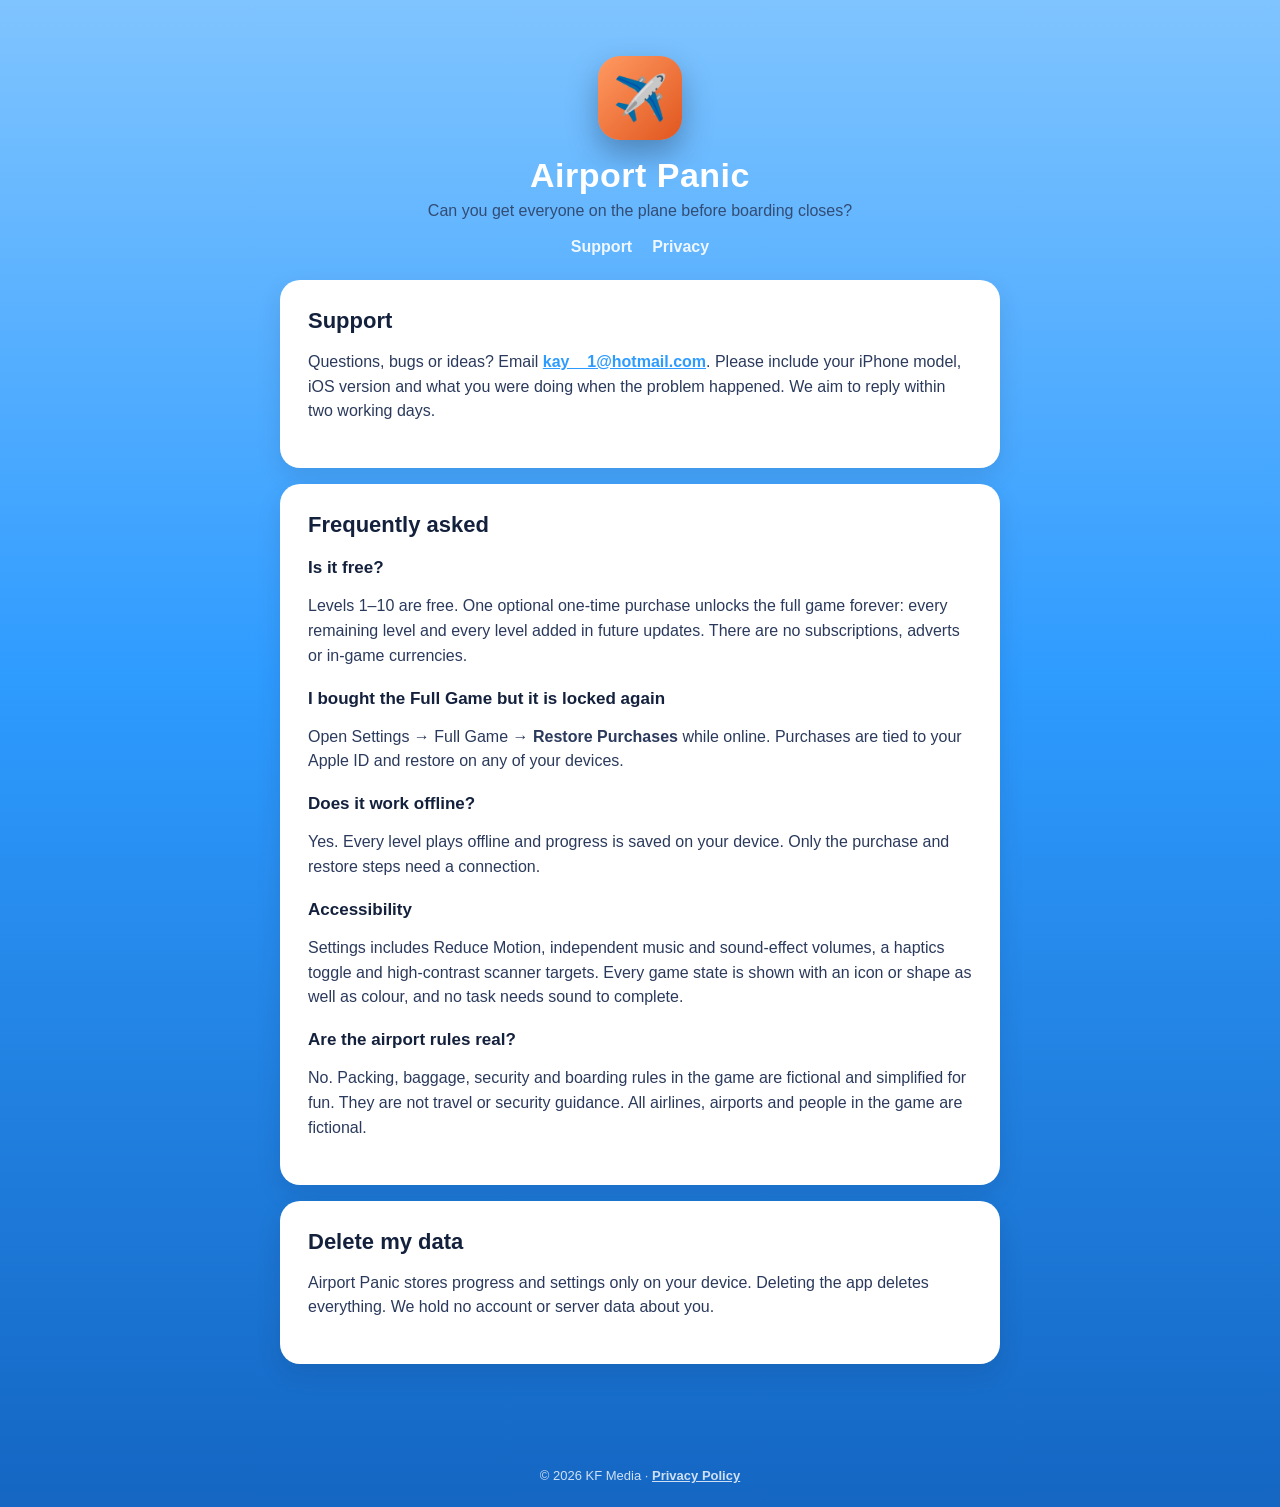
==== index.html @ cc9ed47e "Airport Panic support + privacy pages" ====
<!doctype html><html lang="en"><head><meta charset="utf-8"><meta name="viewport" content="width=device-width,initial-scale=1"><title>Airport Panic — Support</title><link rel="stylesheet" href="style.css"></head><body>
<header><div class="tile">✈️</div><h1>Airport Panic</h1><p>Can you get everyone on the plane before boarding closes?</p><nav style="margin-top:14px"><a href="index.html">Support</a><a href="privacy.html">Privacy</a></nav></header>
<main>
<div class="card"><h2>Support</h2><p>Questions, bugs or ideas? Email <a href="mailto:kay__1@hotmail.com?subject=Airport%20Panic%20support">kay__1@hotmail.com</a>. Please include your iPhone model, iOS version and what you were doing when the problem happened. We aim to reply within two working days.</p></div>
<div class="card"><h2>Frequently asked</h2>
<h3>Is it free?</h3><p>Levels 1–10 are free. One optional one-time purchase unlocks the full game forever: every remaining level and every level added in future updates. There are no subscriptions, adverts or in-game currencies.</p>
<h3>I bought the Full Game but it is locked again</h3><p>Open Settings → Full Game → <strong>Restore Purchases</strong> while online. Purchases are tied to your Apple ID and restore on any of your devices.</p>
<h3>Does it work offline?</h3><p>Yes. Every level plays offline and progress is saved on your device. Only the purchase and restore steps need a connection.</p>
<h3>Accessibility</h3><p>Settings includes Reduce Motion, independent music and sound-effect volumes, a haptics toggle and high-contrast scanner targets. Every game state is shown with an icon or shape as well as colour, and no task needs sound to complete.</p>
<h3>Are the airport rules real?</h3><p>No. Packing, baggage, security and boarding rules in the game are fictional and simplified for fun. They are not travel or security guidance. All airlines, airports and people in the game are fictional.</p>
</div>
<div class="card"><h2>Delete my data</h2><p>Airport Panic stores progress and settings only on your device. Deleting the app deletes everything. We hold no account or server data about you.</p></div>
</main><footer>© 2026 KF Media · <a href="privacy.html" style="color:#fff">Privacy Policy</a></footer></body></html>
---- style.css ----
:root{--navy:#14213D;--slate:#66708A;--sky:#2E9BFF;--sunset:#FF7A3D;--cloud:#F4F6FB}
*{box-sizing:border-box}body{margin:0;font-family:-apple-system,"Nunito",Segoe UI,Roboto,sans-serif;color:var(--navy);background:linear-gradient(180deg,#7FC4FF 0%,#2E9BFF 45%,#1466C2 100%);min-height:100vh}
header{padding:56px 20px 24px;text-align:center;color:#fff}header .tile{width:84px;height:84px;border-radius:22px;background:linear-gradient(135deg,#FF9A62,#E0561E);display:inline-flex;align-items:center;justify-content:center;font-size:44px;box-shadow:0 14px 30px rgba(20,33,61,.35)}
h1{margin:16px 0 4px;font-size:34px;letter-spacing:.5px}header p{margin:0;opacity:.85}
main{max-width:760px;margin:0 auto;padding:0 20px 64px}
.card{background:#fff;border-radius:20px;padding:28px;margin-bottom:16px;box-shadow:0 10px 24px rgba(20,33,61,.12)}
h2{margin:0 0 10px;font-size:22px}h3{margin:20px 0 6px;font-size:17px}p,li{line-height:1.55;color:#2B3A5C}a{color:var(--sky);font-weight:700}
.muted{color:var(--slate);font-size:14px}nav a{color:#fff;margin:0 10px;text-decoration:none;font-weight:700;opacity:.9}footer{text-align:center;color:#fff;opacity:.8;padding:24px;font-size:13px}
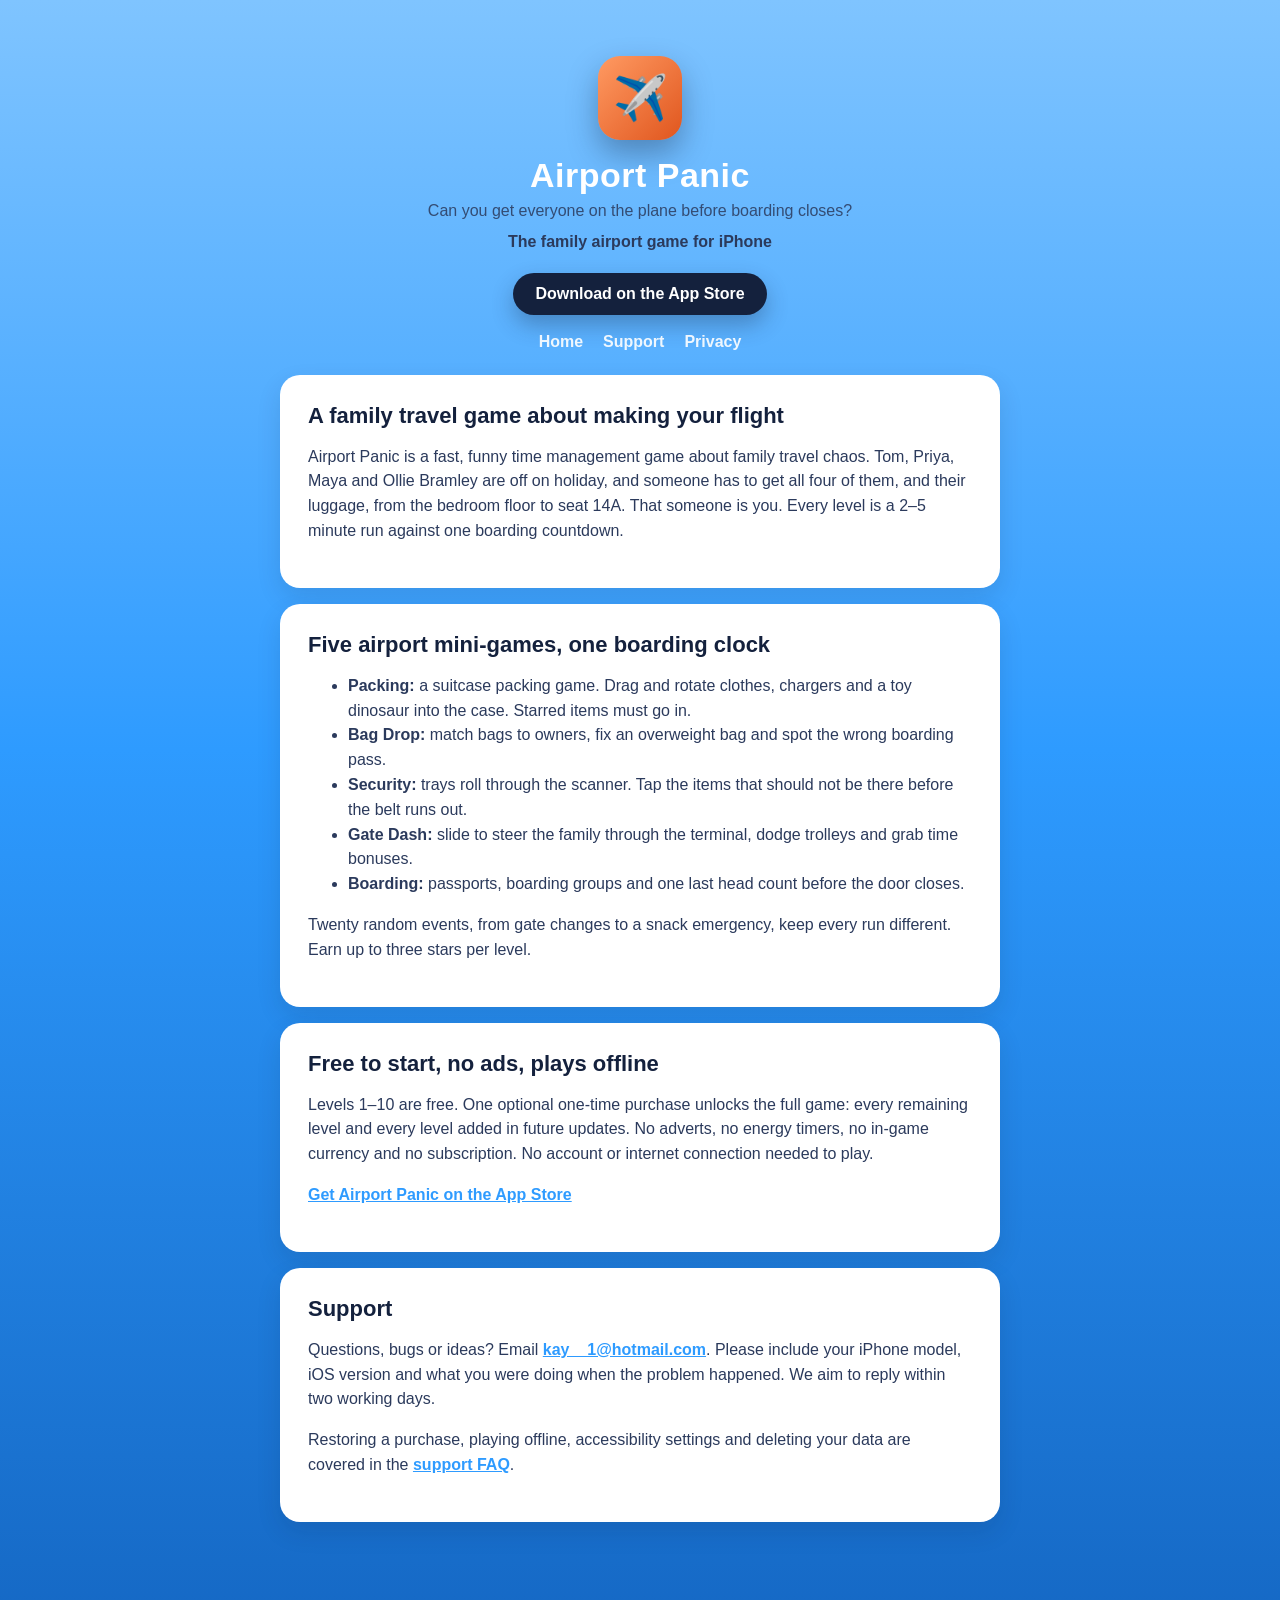
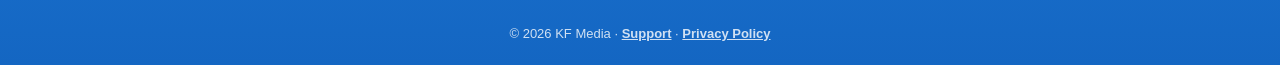
==== commit d6d91f91: "SEO: home page, meta/OG/Twitter tags, smart banner, JSON-LD, sitemap - index.html becomes a landing " ====
--- a/index.html
+++ b/index.html
@@ -1,13 +1,68 @@
-<!doctype html><html lang="en"><head><meta charset="utf-8"><meta name="viewport" content="width=device-width,initial-scale=1"><title>Airport Panic — Support</title><link rel="stylesheet" href="style.css"></head><body>
-<header><div class="tile">✈️</div><h1>Airport Panic</h1><p>Can you get everyone on the plane before boarding closes?</p><nav style="margin-top:14px"><a href="index.html">Support</a><a href="privacy.html">Privacy</a></nav></header>
+<!doctype html><html lang="en-GB"><head><meta charset="utf-8"><meta name="viewport" content="width=device-width,initial-scale=1">
+<title>Airport Panic – Family Airport &amp; Packing Game for iPhone</title>
+<meta name="description" content="Family airport game for iPhone: pack the suitcase, clear security, dash to the gate and board before the clock runs out. Levels 1-10 free, no ads.">
+<link rel="canonical" href="https://kdevelopment2026.github.io/airport-panic-site/">
+<meta name="apple-itunes-app" content="app-id=6809162851">
+<meta name="theme-color" content="#2E9BFF">
+<link rel="icon" type="image/png" sizes="48x48" href="assets/favicon-48.png">
+<link rel="apple-touch-icon" href="assets/apple-touch-icon.png">
+<meta property="og:type" content="website">
+<meta property="og:site_name" content="Airport Panic">
+<meta property="og:locale" content="en_GB">
+<meta property="og:title" content="Airport Panic – Family Airport &amp; Packing Game for iPhone">
+<meta property="og:description" content="Five airport mini-games, one boarding clock. Pack the case, clear security, dash to the gate and get all four Bramleys on board. Levels 1-10 free, no ads.">
+<meta property="og:url" content="https://kdevelopment2026.github.io/airport-panic-site/">
+<meta property="og:image" content="https://kdevelopment2026.github.io/airport-panic-site/assets/og-image.jpg">
+<meta property="og:image:width" content="1200">
+<meta property="og:image:height" content="627">
+<meta property="og:image:alt" content="The Bramley family racing to their gate, with Packing and Security mini-game screens from Airport Panic">
+<meta name="twitter:card" content="summary_large_image">
+<meta name="twitter:title" content="Airport Panic – Family Airport &amp; Packing Game for iPhone">
+<meta name="twitter:description" content="Five airport mini-games, one boarding clock. Levels 1-10 free, no ads, plays offline.">
+<meta name="twitter:image" content="https://kdevelopment2026.github.io/airport-panic-site/assets/og-image.jpg">
+<meta name="twitter:image:alt" content="The Bramley family racing to their gate, with Packing and Security mini-game screens from Airport Panic">
+<script type="application/ld+json">
+{
+  "@context": "https://schema.org",
+  "@type": ["VideoGame", "MobileApplication"],
+  "name": "Airport Panic",
+  "alternateName": "Airport Panic: Family Travel",
+  "description": "A family travel time management game for iPhone. Pack the suitcase, drop the bags, clear security, dash through the terminal and board the flight before one boarding countdown runs out. Five airport mini-games, 20 levels, 3 stars per level.",
+  "url": "https://kdevelopment2026.github.io/airport-panic-site/",
+  "image": "https://kdevelopment2026.github.io/airport-panic-site/assets/icon-512.png",
+  "screenshot": "https://kdevelopment2026.github.io/airport-panic-site/assets/og-image.jpg",
+  "sameAs": ["https://apps.apple.com/app/id6809162851"],
+  "installUrl": "https://apps.apple.com/app/id6809162851",
+  "operatingSystem": "iOS",
+  "applicationCategory": "GameApplication",
+  "applicationSubCategory": "Casual",
+  "genre": ["Casual", "Family", "Time management"],
+  "gamePlatform": "iPhone",
+  "playMode": "SinglePlayer",
+  "inLanguage": "en-GB",
+  "isAccessibleForFree": true,
+  "author": { "@type": "Organization", "name": "KF Media" },
+  "publisher": { "@type": "Organization", "name": "KF Media" },
+  "offers": {
+    "@type": "Offer",
+    "price": "0",
+    "priceCurrency": "GBP",
+    "availability": "https://schema.org/InStock",
+    "url": "https://apps.apple.com/app/id6809162851"
+  }
+}
+</script>
+<link rel="stylesheet" href="style.css"></head><body>
+<header><div class="tile" aria-hidden="true">✈️</div><h1>Airport Panic</h1><p>Can you get everyone on the plane before boarding closes?</p><p class="lede">The family airport game for iPhone</p><a class="store" href="https://apps.apple.com/app/id6809162851" rel="noopener">Download on the App Store</a><nav style="margin-top:18px" aria-label="Site"><a href="index.html" aria-current="page">Home</a><a href="support.html">Support</a><a href="privacy.html">Privacy</a></nav></header>
 <main>
-<div class="card"><h2>Support</h2><p>Questions, bugs or ideas? Email <a href="mailto:kay__1@hotmail.com?subject=Airport%20Panic%20support">kay__1@hotmail.com</a>. Please include your iPhone model, iOS version and what you were doing when the problem happened. We aim to reply within two working days.</p></div>
-<div class="card"><h2>Frequently asked</h2>
-<h3>Is it free?</h3><p>Levels 1–10 are free. One optional one-time purchase unlocks the full game forever: every remaining level and every level added in future updates. There are no subscriptions, adverts or in-game currencies.</p>
-<h3>I bought the Full Game but it is locked again</h3><p>Open Settings → Full Game → <strong>Restore Purchases</strong> while online. Purchases are tied to your Apple ID and restore on any of your devices.</p>
-<h3>Does it work offline?</h3><p>Yes. Every level plays offline and progress is saved on your device. Only the purchase and restore steps need a connection.</p>
-<h3>Accessibility</h3><p>Settings includes Reduce Motion, independent music and sound-effect volumes, a haptics toggle and high-contrast scanner targets. Every game state is shown with an icon or shape as well as colour, and no task needs sound to complete.</p>
-<h3>Are the airport rules real?</h3><p>No. Packing, baggage, security and boarding rules in the game are fictional and simplified for fun. They are not travel or security guidance. All airlines, airports and people in the game are fictional.</p>
-</div>
-<div class="card"><h2>Delete my data</h2><p>Airport Panic stores progress and settings only on your device. Deleting the app deletes everything. We hold no account or server data about you.</p></div>
-</main><footer>© 2026 KF Media · <a href="privacy.html" style="color:#fff">Privacy Policy</a></footer></body></html>
+<div class="card"><h2>A family travel game about making your flight</h2><p>Airport Panic is a fast, funny time management game about family travel chaos. Tom, Priya, Maya and Ollie Bramley are off on holiday, and someone has to get all four of them, and their luggage, from the bedroom floor to seat 14A. That someone is you. Every level is a 2–5 minute run against one boarding countdown.</p></div>
+<div class="card"><h2>Five airport mini-games, one boarding clock</h2><ul>
+<li><strong>Packing:</strong> a suitcase packing game. Drag and rotate clothes, chargers and a toy dinosaur into the case. Starred items must go in.</li>
+<li><strong>Bag Drop:</strong> match bags to owners, fix an overweight bag and spot the wrong boarding pass.</li>
+<li><strong>Security:</strong> trays roll through the scanner. Tap the items that should not be there before the belt runs out.</li>
+<li><strong>Gate Dash:</strong> slide to steer the family through the terminal, dodge trolleys and grab time bonuses.</li>
+<li><strong>Boarding:</strong> passports, boarding groups and one last head count before the door closes.</li>
+</ul><p>Twenty random events, from gate changes to a snack emergency, keep every run different. Earn up to three stars per level.</p></div>
+<div class="card"><h2>Free to start, no ads, plays offline</h2><p>Levels 1–10 are free. One optional one-time purchase unlocks the full game: every remaining level and every level added in future updates. No adverts, no energy timers, no in-game currency and no subscription. No account or internet connection needed to play.</p><p><a href="https://apps.apple.com/app/id6809162851" rel="noopener">Get Airport Panic on the App Store</a></p></div>
+<div class="card"><h2>Support</h2><p>Questions, bugs or ideas? Email <a href="mailto:kay__1@hotmail.com?subject=Airport%20Panic%20support">kay__1@hotmail.com</a>. Please include your iPhone model, iOS version and what you were doing when the problem happened. We aim to reply within two working days.</p><p>Restoring a purchase, playing offline, accessibility settings and deleting your data are covered in the <a href="support.html">support FAQ</a>.</p></div>
+</main><footer>© 2026 KF Media · <a href="support.html" style="color:#fff">Support</a> · <a href="privacy.html" style="color:#fff">Privacy Policy</a></footer></body></html>
--- a/style.css
+++ b/style.css
@@ -6,3 +6,4 @@
 .card{background:#fff;border-radius:20px;padding:28px;margin-bottom:16px;box-shadow:0 10px 24px rgba(20,33,61,.12)}
 h2{margin:0 0 10px;font-size:22px}h3{margin:20px 0 6px;font-size:17px}p,li{line-height:1.55;color:#2B3A5C}a{color:var(--sky);font-weight:700}
 .muted{color:var(--slate);font-size:14px}nav a{color:#fff;margin:0 10px;text-decoration:none;font-weight:700;opacity:.9}footer{text-align:center;color:#fff;opacity:.8;padding:24px;font-size:13px}
+.lede{margin-top:6px!important;font-weight:700;opacity:1!important}.store{display:inline-block;margin-top:18px;padding:12px 22px;border-radius:999px;background:var(--navy);color:#fff;text-decoration:none;font-weight:800;box-shadow:0 10px 22px rgba(20,33,61,.3)}.store:hover,.store:focus-visible{background:#0B1530}
